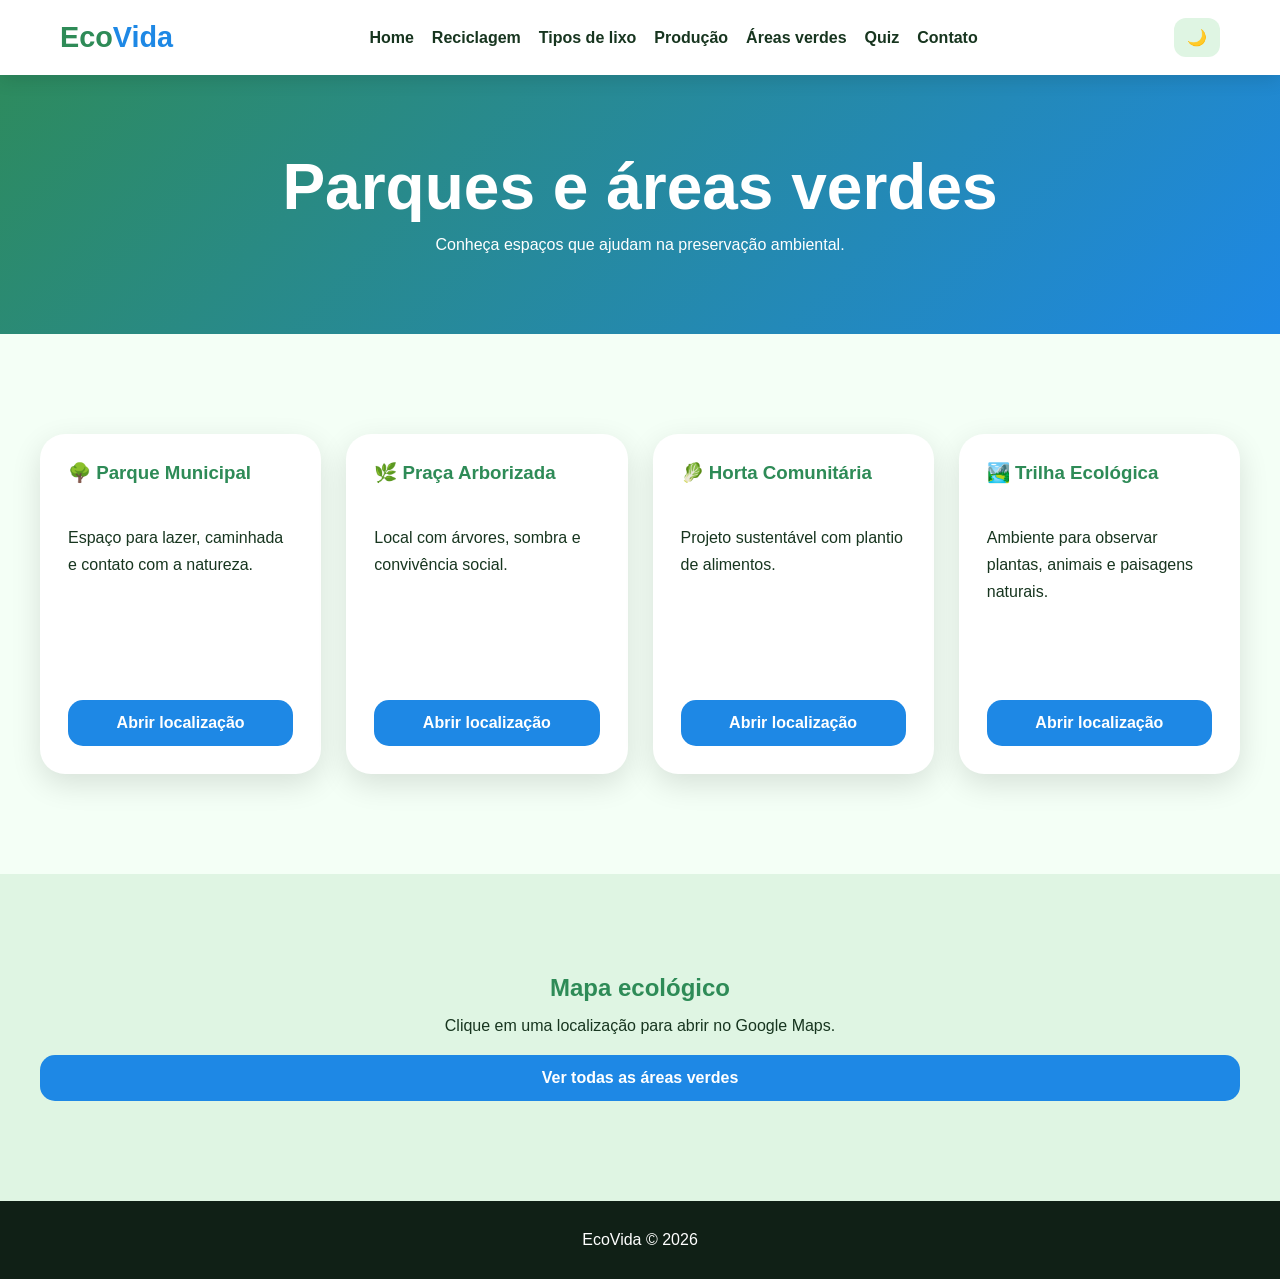
==== areas-verdes.html @ c8b5f750 "primeiro commit" ====
<!DOCTYPE html>
<html lang="pt-BR">
<head>
  <meta charset="UTF-8">
  <meta name="viewport" content="width=device-width, initial-scale=1.0">
  <title>EcoVida | Áreas Verdes</title>
  <link rel="stylesheet" href="style.css">
</head>
<body>

<header>
  <nav class="navbar">
    <div class="logo">Eco<span>Vida</span></div>

    <ul class="nav-links" id="navLinks">
      <li><a href="home.html">Home</a></li>
      <li><a href="reciclagem.html">Reciclagem</a></li>
      <li><a href="lixos.html">Tipos de lixo</a></li>
      <li><a href="producao.html">Produção</a></li>
      <li><a href="areas-verdes.html">Áreas verdes</a></li>
      <li><a href="quiz.html">Quiz</a></li>
      <li><a href="contato.html">Contato</a></li>
    </ul>

    <div>
      <button id="themeBtn" class="theme-btn">🌙</button>
      <button id="menuBtn" class="menu-btn">☰</button>
    </div>
  </nav>
</header>

<section class="page-banner">
  <h1>Parques e áreas verdes</h1>
  <p>Conheça espaços que ajudam na preservação ambiental.</p>
</section>

<section>
  <div class="container grid">

    <div class="card area-card">
      <h3>🌳 Parque Municipal</h3>
      <p>Espaço para lazer, caminhada e contato com a natureza.</p>
      <a class="btn linkBtn" href="https://www.google.com/maps/search/parque+municipal+perto+de+mim" target="_blank">Abrir localização</a>
    </div>

    <div class="card area-card">
      <h3>🌿 Praça Arborizada</h3>
      <p>Local com árvores, sombra e convivência social.</p>
      <a class="btn linkBtn" href="https://www.google.com/maps/search/praça+arborizada+perto+de+mim" target="_blank">Abrir localização</a>
    </div>

    <div class="card area-card">
      <h3>🥬 Horta Comunitária</h3>
      <p>Projeto sustentável com plantio de alimentos.</p>
      <a class="btn linkBtn" href="https://www.google.com/maps/search/horta+comunitária+perto+de+mim" target="_blank">Abrir localização</a>
    </div>

    <div class="card area-card">
      <h3>🏞️ Trilha Ecológica</h3>
      <p>Ambiente para observar plantas, animais e paisagens naturais.</p>
      <a class="btn linkBtn" href="https://www.google.com/maps/search/trilha+ecológica+perto+de+mim" target="_blank">Abrir localização</a>
    </div>

  </div>
</section>

<section class="map-box">
  <div class="container">
    <h2>Mapa ecológico</h2>
    <p>Clique em uma localização para abrir no Google Maps.</p>

    <a class="btn linkBtn" href="https://www.google.com/maps/search/parques+ecológicos+perto+de+mim" target="_blank">
      Ver todas as áreas verdes
    </a>
  </div>
</section>

<footer>
  <p>EcoVida © 2026</p>
</footer>

<script src="script.js"></script>
</body>
</html>
---- style.css ----
*{
  margin:0;
  padding:0;
  box-sizing:border-box;
}

:root{
  --bg:#f4fff6;
  --card:#ffffff;
  --text:#17351f;
  --primary:#2e8b57;
  --secondary:#1e88e5;
  --light:#dff5e3;
  --shadow:rgba(0,0,0,0.12);
}

body.dark{
  --bg:#08140d;
  --card:#13241a;
  --text:#f0fff4;
  --primary:#59d98b;
  --secondary:#70b8ff;
  --light:#203f2b;
  --shadow:rgba(0,0,0,0.35);
}

body{
  font-family:Arial, Helvetica, sans-serif;
  background:var(--bg);
  color:var(--text);
  transition:0.3s;
}

header{
  position:fixed;
  top:0;
  width:100%;
  z-index:1000;
  background:var(--card);
  box-shadow:0 4px 18px var(--shadow);
}

.navbar{
  max-width:1200px;
  margin:auto;
  padding:18px 20px;
  display:flex;
  align-items:center;
  justify-content:space-between;
}

.logo{
  font-size:1.8rem;
  font-weight:900;
  color:var(--primary);
}

.logo span{
  color:var(--secondary);
}

.nav-links{
  display:flex;
  list-style:none;
  gap:18px;
}

.nav-links a{
  text-decoration:none;
  color:var(--text);
  font-weight:bold;
  transition:0.3s;
}

.nav-links a:hover{
  color:var(--primary);
}

.theme-btn,
.menu-btn{
  border:none;
  padding:10px 13px;
  border-radius:12px;
  cursor:pointer;
  background:var(--light);
  color:var(--text);
  font-size:1rem;
}

.menu-btn{
  display:none;
}

.hero{
  min-height:100vh;
  padding:130px 20px 80px;
  display:flex;
  align-items:center;
  background:
  linear-gradient(rgba(0,0,0,.35),rgba(0,0,0,.35)),
  url("img/home-bg.png");
  background-position:center;
  background-size:cover;
  background-repeat:no-repeat;
}


.hero-box{
  max-width:750px;
  margin-left:8%;
  background:rgba(255,255,255,0.88);
  color:#17351f;
  padding:45px;
  border-radius:30px;
  box-shadow:0 15px 40px rgba(0,0,0,0.25);
}

body.dark .hero-box{
  background:rgba(8,20,13,0.88);
  color:#fff;
}

.hero h1{
  font-size:clamp(2.4rem,5vw,4.5rem);
  margin-bottom:20px;
}

.hero p{
  font-size:1.15rem;
  line-height:1.7;
}

.btn{
  display:inline-block;
  margin-top:20px;
  padding:14px 24px;
  border:none;
  border-radius:15px;
  background:var(--primary);
  color:white;
  text-decoration:none;
  cursor:pointer;
  font-weight:bold;
  transition:0.3s;
  text-align:center;
}

.btn:hover{
  transform:scale(1.05);
}

.linkBtn{
  background:var(--secondary);
  margin-left:0;
  width:100%;
}

section{
  padding:100px 20px;
}

.container{
  max-width:1200px;
  margin:auto;
}

.section-title{
  text-align:center;
  font-size:2.5rem;
  margin-bottom:45px;
  color:var(--primary);
}

.page-banner{
  padding:150px 20px 80px;
  text-align:center;
  background:linear-gradient(135deg,var(--primary),var(--secondary));
  color:white;
}

.page-banner h1{
  font-size:clamp(2.2rem,5vw,4rem);
  margin-bottom:12px;
}

.grid{
  display:grid;
  grid-template-columns:repeat(auto-fit,minmax(250px,1fr));
  gap:25px;
  align-items:stretch;
}

.card{
  background:var(--card);
  padding:28px;
  border-radius:25px;
  box-shadow:0 10px 30px var(--shadow);
  transition:0.3s;
}

.card:hover{
  transform:translateY(-8px);
}

.card h3{
  color:var(--primary);
  margin-bottom:12px;
}

.card p{
  line-height:1.7;
}

.area-card{
  display:flex;
  flex-direction:column;
  justify-content:flex-start;
  height:340px;
}

.area-card h3{
  min-height:50px;
}

.area-card p{
  flex:1;
}

.area-card .linkBtn{
  margin-top:auto;
}

.extra{
  display:none;
  margin-top:15px;
  padding:15px;
  border-radius:15px;
  background:var(--light);
}

.waste-card.active .extra{
  display:block;
}

.highlight{
  background:var(--light);
}

.highlight h2{
  color:var(--primary);
  margin-bottom:15px;
  font-size:2rem;
}

.highlight p,
.steps li{
  line-height:1.8;
  font-size:1.05rem;
}

.steps{
  margin-left:25px;
}

table{
  width:100%;
  border-collapse:collapse;
  background:var(--card);
  border-radius:20px;
  overflow:hidden;
  box-shadow:0 10px 30px var(--shadow);
}

th,
td{
  padding:18px;
  border-bottom:1px solid rgba(0,0,0,0.08);
}

th{
  background:var(--primary);
  color:white;
}

.map-box{
  background:var(--light);
  text-align:center;
}

.map-box h2{
  color:var(--primary);
  margin-bottom:15px;
}

.quiz-box{
  max-width:750px;
  margin:auto;
  background:var(--card);
  padding:35px;
  border-radius:25px;
  box-shadow:0 10px 30px var(--shadow);
}

.quiz-box h2{
  color:var(--primary);
  margin:15px 0 20px;
}

.quiz-options{
  display:grid;
  gap:12px;
  margin-top:25px;
}

.quiz-options button{
  padding:15px;
  border:none;
  border-radius:14px;
  background:var(--light);
  color:var(--text);
  cursor:pointer;
  text-align:left;
  font-weight:bold;
  transition:0.3s;
}

.quiz-options button:hover{
  transform:translateX(5px);
}

.quiz-options button.correct{
  background:#4caf50;
  color:white;
}

.quiz-options button.wrong{
  background:#e53935;
  color:white;
}

.final-result{
  margin-top:25px;
  background:var(--light);
  padding:25px;
  border-radius:20px;
  line-height:2;
}

.final-result:empty{
  display:none;
}

.result{
  margin-top:20px;
  font-weight:bold;
  color:var(--primary);
}

.result:empty{
  display:none;
}

.contact-box{
  max-width:700px;
  margin:auto;
  background:var(--card);
  padding:35px;
  border-radius:25px;
  box-shadow:0 10px 30px var(--shadow);
}

.input-group{
  display:flex;
  flex-direction:column;
  margin-bottom:20px;
}

.input-group label{
  margin-bottom:8px;
  font-weight:bold;
  color:var(--primary);
}

.input-group input,
.input-group textarea{
  padding:15px;
  border:none;
  border-radius:15px;
  background:var(--light);
  color:var(--text);
  font-size:1rem;
  outline:none;
}

.input-group textarea{
  resize:none;
}

footer{
  background:#102016;
  color:white;
  text-align:center;
  padding:30px;
}

@media(max-width:900px){
  .menu-btn{
    display:inline-block;
  }

  .nav-links{
    display:none;
    position:absolute;
    top:75px;
    right:20px;
    width:260px;
    flex-direction:column;
    background:var(--card);
    padding:20px;
    border-radius:20px;
    box-shadow:0 10px 30px var(--shadow);
  }

  .nav-links.active{
    display:flex;
  }

  .hero-box{
    margin:auto;
    padding:30px;
  }

  .area-card{
    height:auto;
  }

  .final-result:empty{
  display:none;
}
}
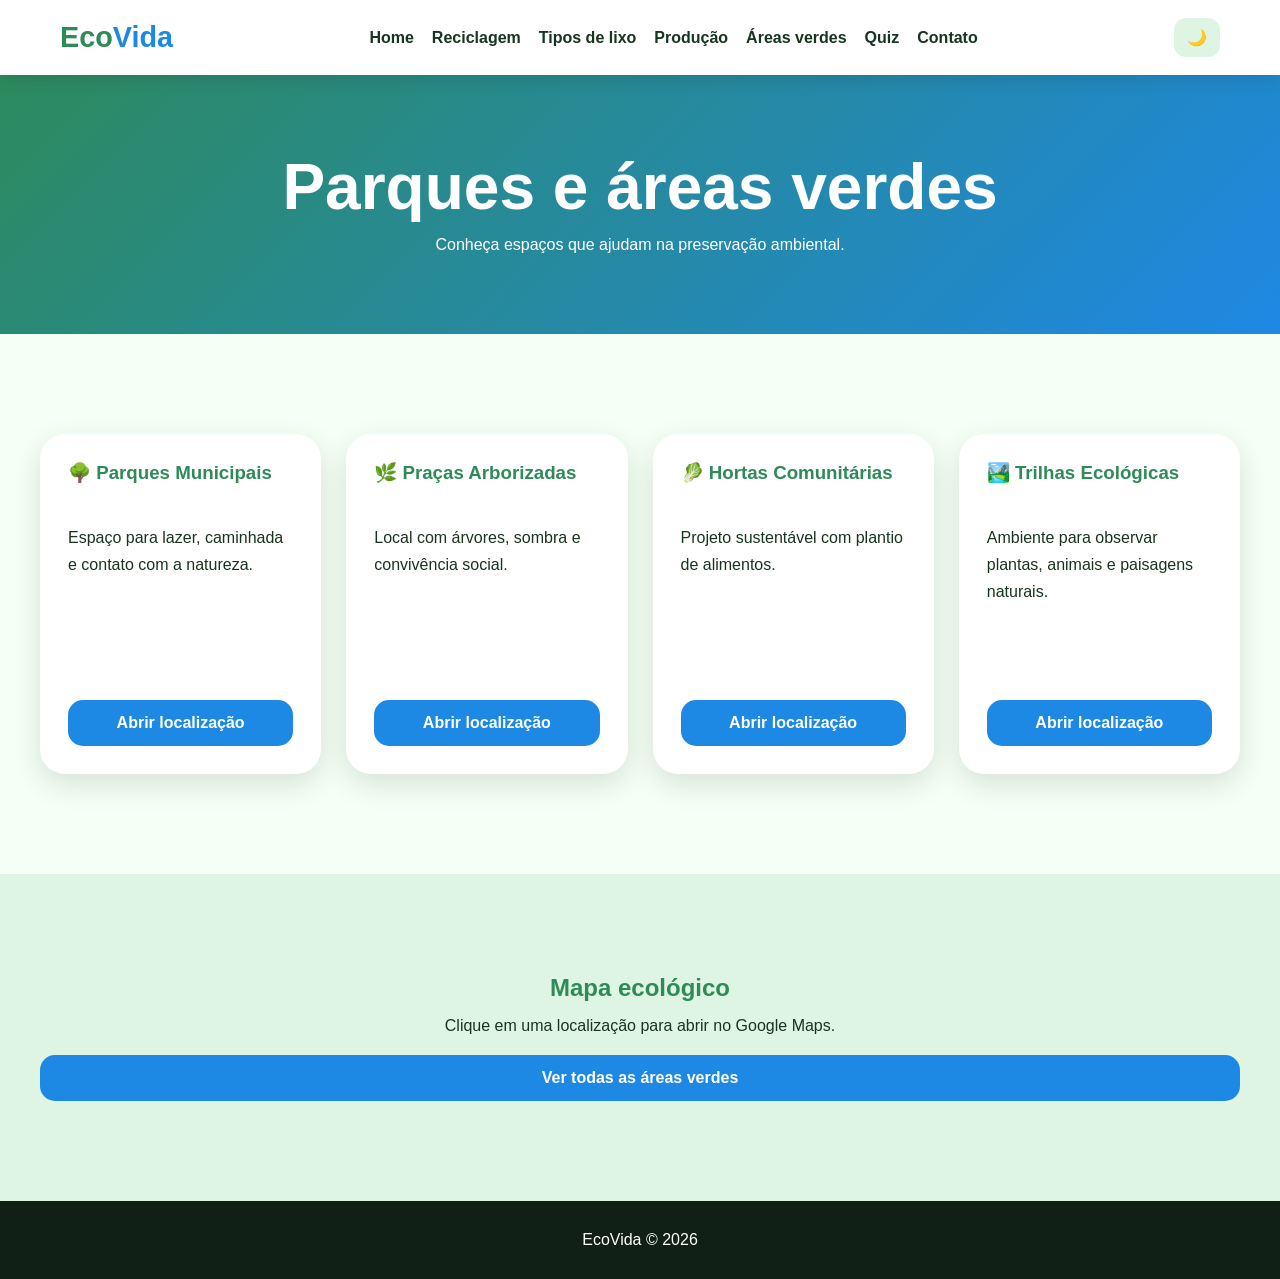
==== commit 737f349b: "alteração" ====
--- a/areas-verdes.html
+++ b/areas-verdes.html
@@ -13,7 +13,7 @@
     <div class="logo">Eco<span>Vida</span></div>
 
     <ul class="nav-links" id="navLinks">
-      <li><a href="home.html">Home</a></li>
+      <li><a href="index.html">Home</a></li>
       <li><a href="reciclagem.html">Reciclagem</a></li>
       <li><a href="lixos.html">Tipos de lixo</a></li>
       <li><a href="producao.html">Produção</a></li>
@@ -38,25 +38,25 @@
   <div class="container grid">
 
     <div class="card area-card">
-      <h3>🌳 Parque Municipal</h3>
+      <h3>🌳 Parques Municipais</h3>
       <p>Espaço para lazer, caminhada e contato com a natureza.</p>
       <a class="btn linkBtn" href="https://www.google.com/maps/search/parque+municipal+perto+de+mim" target="_blank">Abrir localização</a>
     </div>
 
     <div class="card area-card">
-      <h3>🌿 Praça Arborizada</h3>
+      <h3>🌿 Praças Arborizadas</h3>
       <p>Local com árvores, sombra e convivência social.</p>
       <a class="btn linkBtn" href="https://www.google.com/maps/search/praça+arborizada+perto+de+mim" target="_blank">Abrir localização</a>
     </div>
 
     <div class="card area-card">
-      <h3>🥬 Horta Comunitária</h3>
+      <h3>🥬 Hortas Comunitárias</h3>
       <p>Projeto sustentável com plantio de alimentos.</p>
       <a class="btn linkBtn" href="https://www.google.com/maps/search/horta+comunitária+perto+de+mim" target="_blank">Abrir localização</a>
     </div>
 
     <div class="card area-card">
-      <h3>🏞️ Trilha Ecológica</h3>
+      <h3>🏞️ Trilhas Ecológicas</h3>
       <p>Ambiente para observar plantas, animais e paisagens naturais.</p>
       <a class="btn linkBtn" href="https://www.google.com/maps/search/trilha+ecológica+perto+de+mim" target="_blank">Abrir localização</a>
     </div>
